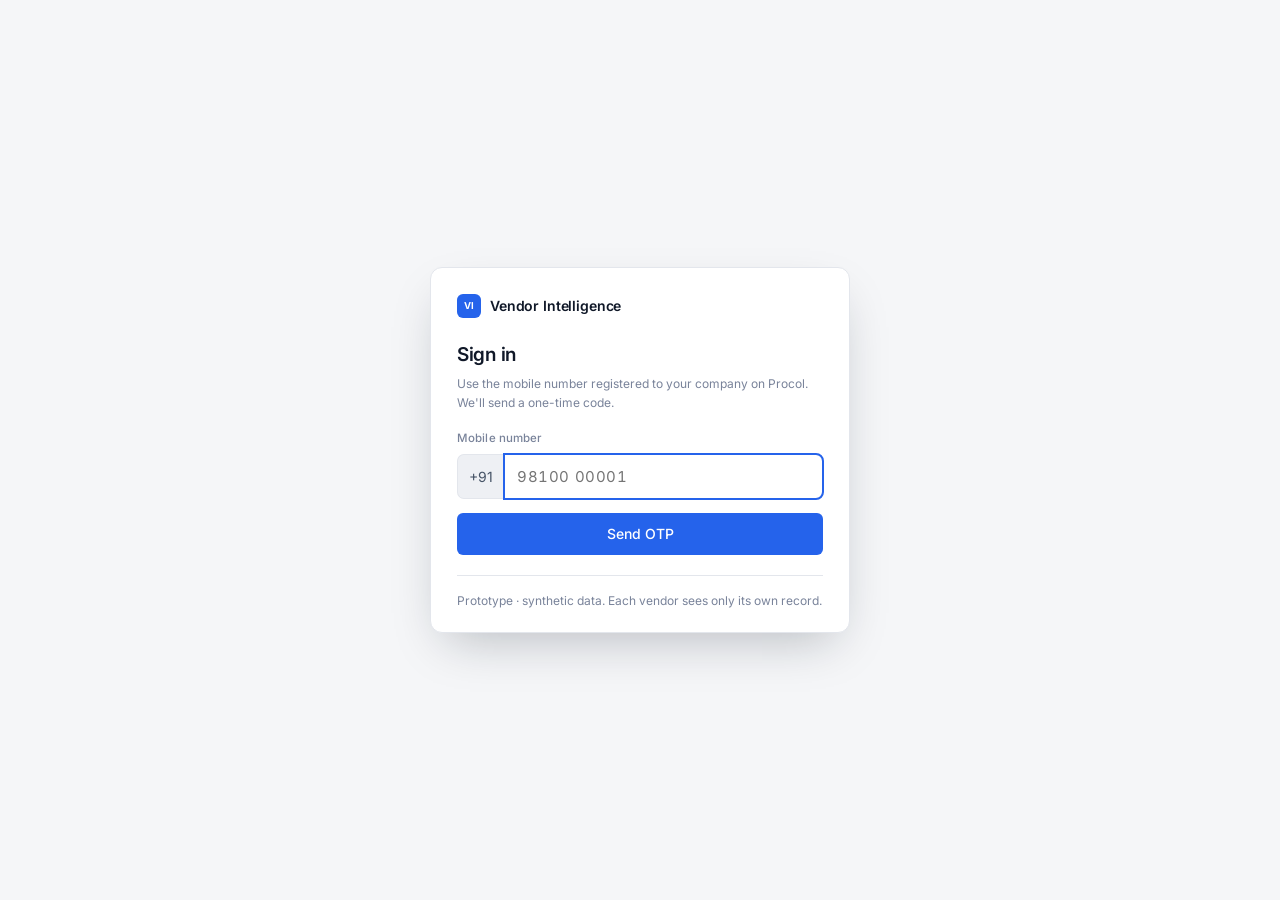
==== ui/login.html @ bee64053 "login signup" ====
<!doctype html>
<html lang="en">
<head>
<meta charset="utf-8">
<meta name="viewport" content="width=device-width, initial-scale=1, viewport-fit=cover">
<title>Sign in · Vendor Intelligence</title>
<link rel="preconnect" href="https://fonts.googleapis.com">
<link rel="preconnect" href="https://fonts.gstatic.com" crossorigin>
<link href="https://fonts.googleapis.com/css2?family=Inter:wght@400;500;600&display=swap" rel="stylesheet">
<link rel="stylesheet" href="/ui/style.css">
</head>
<body class="login-body">

<main class="login-wrap">
  <div class="login-card">
    <div class="brand login-brand"><span class="logo">VI</span><span>Vendor&nbsp;Intelligence</span></div>

    <!-- step 1 · mobile -->
    <form id="mobile-form" class="login-step">
      <h1>Sign in</h1>
      <p class="fine">Use the mobile number registered to your company on Procol. We'll send a one-time code.</p>
      <label class="field">
        <span>Mobile number</span>
        <div class="mobile-input">
          <span class="cc">+91</span>
          <input id="mobile" type="tel" inputmode="numeric" autocomplete="tel" placeholder="98100 00001" maxlength="14" required>
        </div>
      </label>
      <button class="cta block" type="submit" id="mobile-btn">Send OTP</button>
      <p class="err" id="mobile-err" hidden></p>
    </form>

    <!-- step 2 · otp -->
    <form id="otp-form" class="login-step" hidden>
      <h1>Enter the code</h1>
      <p class="fine" id="otp-sent"></p>
      <label class="field">
        <span>6-digit OTP</span>
        <input id="otp" class="otp-input" type="text" inputmode="numeric" autocomplete="one-time-code"
               placeholder="••••••" maxlength="6" required>
      </label>
      <button class="cta block" type="submit" id="otp-btn">Verify &amp; continue</button>
      <div class="otp-foot">
        <button type="button" class="link" id="change-mobile">Change number</button>
        <button type="button" class="link" id="resend">Resend code</button>
      </div>
      <p class="err" id="otp-err" hidden></p>
    </form>

    <p class="fine login-foot">Prototype · synthetic data. Each vendor sees only its own record.</p>
  </div>
</main>

<script src="/ui/login.js"></script>
</body>
</html>
---- ui/style.css ----
/* ============================================================================
   Vendor Intelligence — vendor analytics console
   ========================================================================= */

:root{
  color-scheme: light;
  --bg:#f5f6f8;
  --surface:#ffffff;
  --surface-2:#fafbfc;
  --ink:#101828;
  --ink2:#475467;
  --ink3:#79839a;
  --rule:#e3e6ec;
  --rule-soft:#eef0f4;
  --accent:#2563eb;
  --accent-ink:#1d4ed8;
  --accent-soft:#eaf0fe;
  --ok:#0b7a51;   --ok-soft:#e3f3ec;   --ok-bar:#1d9a6c;
  --warn:#a35a07; --warn-soft:#fbeeda;
  --crit:#b3261e; --crit-soft:#fbe6e4;
  --bar-dim:#d6dae2;
  --user-bubble:#eef1f6;
  --shadow:0 1px 2px rgba(16,24,40,.05);
  --shadow-lg:0 20px 48px -16px rgba(16,24,40,.28);
  --r:8px;
  --sans:"Inter",-apple-system,"Segoe UI",Roboto,Helvetica,Arial,sans-serif;
  --mono:ui-monospace,SFMono-Regular,Menlo,Consolas,monospace;
}
:root[data-theme="dark"]{
  color-scheme: dark;
  --bg:#0c0f14; --surface:#131820; --surface-2:#161c25;
  --ink:#e6ebf2; --ink2:#a3adbb; --ink3:#78828f;
  --rule:#232a34; --rule-soft:#1b212a;
  --accent:#528bff; --accent-ink:#7aa5ff; --accent-soft:#15233d;
  --ok:#3fb27f; --ok-soft:#13291f; --ok-bar:#39a173;
  --warn:#d39a3b; --warn-soft:#2d2415;
  --crit:#e5675c; --crit-soft:#2f1c1a;
  --bar-dim:#2b3340;
  --user-bubble:#1d2531;
  --shadow:0 1px 2px rgba(0,0,0,.4);
  --shadow-lg:0 26px 60px -18px rgba(0,0,0,.8);
}

*{box-sizing:border-box}
body{margin:0;background:var(--bg);color:var(--ink);font:14px/1.55 var(--sans);-webkit-font-smoothing:antialiased}
[hidden]{display:none!important}
button{font:inherit;color:inherit}
.num{font-variant-numeric:tabular-nums}
.muted{color:var(--ink3)}
.fine{font-size:12px;line-height:1.55;color:var(--ink3);margin:0}
code{font-family:var(--mono);font-size:12px;background:var(--rule-soft);padding:1px 5px;border-radius:4px}
*::-webkit-scrollbar{width:10px;height:10px}
*::-webkit-scrollbar-thumb{background:var(--rule);border-radius:8px;border:3px solid transparent;background-clip:content-box}
*::-webkit-scrollbar-thumb:hover{background:var(--ink3);background-clip:content-box}

/* ─────────────────────────────── top bar ─────────────────────────────── */
.topbar{
  display:flex;align-items:center;gap:12px;height:56px;padding:0 20px;background:var(--surface);
  border-bottom:1px solid var(--rule);position:sticky;top:0;z-index:20;
}
.brand{display:flex;align-items:center;gap:9px;font-weight:600;font-size:14px;letter-spacing:-.01em;white-space:nowrap}
.logo{
  width:24px;height:24px;border-radius:6px;display:grid;place-items:center;
  background:var(--accent);color:#fff;font:700 9.5px/1 var(--sans);letter-spacing:.03em;flex:none;
}
.divider{width:1px;height:22px;background:var(--rule)}
.tag{font-size:11px;color:var(--ink3);letter-spacing:.02em}
.top-right{margin-left:auto;display:flex;align-items:center;gap:8px}
.cta{
  display:inline-flex;align-items:center;gap:7px;background:var(--accent);color:#fff;border:0;
  border-radius:6px;padding:7px 13px;font-size:13px;font-weight:500;cursor:pointer;white-space:nowrap;
}
.cta:hover{background:var(--accent-ink)}
.cta svg{opacity:.9}
.icon-btn{
  border:1px solid transparent;background:transparent;color:var(--ink3);cursor:pointer;border-radius:6px;
  width:30px;height:30px;display:grid;place-items:center;font-size:13px;flex:none;
}
.icon-btn:hover{background:var(--rule-soft);color:var(--ink)}
button.link{border:0;background:none;color:var(--accent-ink);cursor:pointer;font-size:12px;padding:0}
button.link:hover{text-decoration:underline;text-underline-offset:2px}

/* ──────────────────────────────── page ───────────────────────────────── */
.page{max-width:1440px;margin:0 auto;padding:20px 20px 40px}
.analytics{margin-bottom:28px}
.section-head{display:flex;align-items:center;justify-content:space-between;gap:16px;margin-bottom:12px;flex-wrap:wrap}
.section-head h2{font-size:14px;font-weight:600;margin:0;letter-spacing:-.005em}
.section-head .fine{font-size:12px}

/* KPI strip */
.kpis{display:grid;grid-template-columns:repeat(6,minmax(0,1fr));gap:1px;background:var(--rule);
  border:1px solid var(--rule);border-radius:var(--r);overflow:hidden;margin-bottom:16px}
.kpi{background:var(--surface);padding:12px 14px 13px}
.kpi .l{font-size:11px;font-weight:500;color:var(--ink3);letter-spacing:.01em;white-space:nowrap;overflow:hidden;text-overflow:ellipsis}
.kpi .v{font-size:22px;font-weight:600;letter-spacing:-.02em;line-height:1.35;font-variant-numeric:tabular-nums}
.kpi .v.bad{color:var(--crit)}
.kpi .d{font-size:11.5px;color:var(--ink3);white-space:nowrap;overflow:hidden;text-overflow:ellipsis}

/* card grid — 12 columns, equal-height rows */
.charts{display:grid;grid-template-columns:repeat(12,minmax(0,1fr));gap:16px}
.card{
  background:var(--surface);border:1px solid var(--rule);border-radius:var(--r);
  display:flex;flex-direction:column;overflow:hidden;box-shadow:var(--shadow);
}
.span-4{grid-column:span 4}
.span-6{grid-column:span 6}
.card-head{
  display:flex;align-items:baseline;justify-content:space-between;gap:12px;
  padding:12px 16px;border-bottom:1px solid var(--rule-soft);
}
.card-head h3{font-size:13px;font-weight:600;margin:0;letter-spacing:-.005em;color:var(--ink)}
.card-head .meta{font-size:11.5px;color:var(--ink3);white-space:nowrap}
.card-body{padding:14px 16px;flex:1;min-height:0}
.card-foot{padding:10px 16px 12px;border-top:1px solid var(--rule-soft);font-size:11.5px;color:var(--ink3);line-height:1.5;margin:0}
.card-foot b{color:var(--ink2);font-weight:600}

/* horizontal bar rows */
.hbars{display:grid;gap:9px}
.hbar{display:grid;grid-template-columns:minmax(0,1fr) auto;align-items:baseline;gap:2px 10px}
.hbar .k{font-size:12.5px;color:var(--ink);overflow:hidden;text-overflow:ellipsis;white-space:nowrap}
.hbar .k.sub{color:var(--ink2)}
.hbar .n{font-size:11.5px;color:var(--ink3);font-variant-numeric:tabular-nums;white-space:nowrap}
.hbar .track{grid-column:1/-1;height:6px;border-radius:3px;background:var(--rule-soft);display:flex;overflow:hidden}
.hbar .track i{display:block;height:100%}
.hbar .track i.won{background:var(--ok-bar)}
.hbar .track i.bid{background:var(--accent)}
.hbar.is-zero .k,.hbar.is-zero .n{color:var(--ink3)}
.group-label{font-size:11px;font-weight:600;letter-spacing:.06em;text-transform:uppercase;color:var(--ink3);margin:2px 0 8px}
.group-label + .hbars{margin-bottom:14px}
.hbars + .group-label{margin-top:4px}

.block + .block{padding-top:14px;border-top:1px solid var(--rule-soft)}
.legend{display:flex;gap:14px;flex-wrap:wrap;margin-top:12px;padding-top:10px;border-top:1px solid var(--rule-soft)}
.legend span{display:inline-flex;align-items:center;gap:6px;font-size:11.5px;color:var(--ink3)}
.legend b{width:8px;height:8px;border-radius:2px;display:inline-block}
.dot-accent{background:var(--accent)}.dot-ok{background:var(--ok-bar)}.dot-rule{background:var(--bar-dim)}

svg.chart{width:100%;height:auto;display:block}

/* stat pairs */
.stat{display:grid;grid-template-columns:repeat(2,1fr);gap:14px 18px}
.stat > div{display:grid;gap:1px}
.stat .l{font-size:11px;color:var(--ink3)}
.stat .v{font-size:18px;font-weight:600;font-variant-numeric:tabular-nums;letter-spacing:-.02em;line-height:1.3}
.stat .v.bad{color:var(--crit)}
.facts{margin:14px 0 0;padding:12px 0 0;border-top:1px solid var(--rule-soft);display:grid;gap:5px}
.fact{display:grid;grid-template-columns:132px minmax(0,1fr);gap:10px;font-size:12px;line-height:1.5}
.fact dt{color:var(--ink3)}
.fact dd{margin:0;color:var(--ink2)}
.trend.down{color:var(--crit)}
.trend.up{color:var(--ok)}

/* ───────────────────────────── events table ──────────────────────────── */
.filters{display:flex;gap:0;border:1px solid var(--rule);border-radius:6px;overflow:hidden;background:var(--surface)}
.filters button{
  border:0;border-right:1px solid var(--rule);background:transparent;color:var(--ink2);
  padding:6px 12px;font-size:12.5px;cursor:pointer;white-space:nowrap;
}
.filters button:last-child{border-right:0}
.filters button:hover{background:var(--rule-soft);color:var(--ink)}
.filters button.on{background:var(--accent-soft);color:var(--accent-ink);font-weight:500}
.table-wrap{background:var(--surface);border:1px solid var(--rule);border-radius:var(--r);overflow:auto;max-height:min(56vh,600px);box-shadow:var(--shadow)}
.tbl{width:100%;border-collapse:separate;border-spacing:0;font-size:13px}
.tbl th{
  text-align:left;font-size:11px;letter-spacing:.02em;color:var(--ink3);font-weight:500;
  padding:9px 16px;border-bottom:1px solid var(--rule);background:var(--surface-2);position:sticky;top:0;z-index:1;white-space:nowrap;
}
.tbl td{padding:9px 16px;border-bottom:1px solid var(--rule-soft);vertical-align:middle;white-space:nowrap;color:var(--ink2)}
.tbl tr:last-child td{border-bottom:0}
.tbl tbody tr{cursor:pointer}
.tbl tbody tr:hover td{background:var(--surface-2)}
.tbl .name{font-weight:500;color:var(--ink);white-space:normal;min-width:200px}
.tbl .num{color:var(--ink2)}
.tbl .act{text-align:right;color:var(--ink3);font-size:12px}
.tbl tbody tr:hover .act{color:var(--accent-ink)}
.tbl .empty{text-align:center;color:var(--ink3);padding:28px}
.tbl .empty:hover{background:transparent}
.events-foot{display:flex;justify-content:space-between;gap:12px;margin-top:8px;flex-wrap:wrap}

.pill{
  font-size:11px;font-weight:500;padding:2px 7px;border-radius:4px;
  background:var(--rule-soft);color:var(--ink2);white-space:nowrap;display:inline-block;border:1px solid transparent;
}
.pill.won{background:var(--ok-soft);color:var(--ok)}
.pill.lost{background:var(--crit-soft);color:var(--crit)}
.pill.late{background:var(--warn-soft);color:var(--warn)}
.pill.none{background:transparent;color:var(--ink3);border-color:var(--rule)}
.pill.claude{background:var(--ok-soft);color:var(--ok)}
.pill.offline{background:var(--warn-soft);color:var(--warn)}
.pill + .pill{margin-left:5px}

/* ─────────────────────── analytics intelligence panel ─────────────────── */
.ai-panel{
  position:fixed;inset:0 0 0 auto;width:min(460px,100vw);background:var(--surface);
  border-left:1px solid var(--rule);box-shadow:var(--shadow-lg);z-index:40;
  display:flex;flex-direction:column;transform:translateX(101%);transition:transform .22s ease;
}
body.ai-open .ai-panel{transform:none}
.ai-head{display:flex;align-items:flex-start;gap:10px;padding:12px 10px 12px 16px;border-bottom:1px solid var(--rule)}
.ai-title{display:flex;align-items:center;gap:8px;font-weight:600;font-size:13.5px;letter-spacing:-.005em}
.ai-title svg{color:var(--accent)}
.ai-head .icon-btn{margin-left:auto}
.enginebar{display:flex;align-items:center;gap:12px;margin-top:5px;flex-wrap:wrap}
.keyform{display:grid;gap:6px;padding:12px 16px;border-bottom:1px solid var(--rule);background:var(--surface-2)}
.keyform input{font:inherit;font-size:12.5px;padding:7px 9px;border:1px solid var(--rule);border-radius:6px;background:var(--surface);color:var(--ink);width:100%;min-width:0}
.keyform input:focus-visible{outline:2px solid var(--accent);outline-offset:-1px}
.keyrow{display:grid;grid-template-columns:1fr auto;gap:6px}
.keyform button{background:var(--accent);color:#fff;border:0;border-radius:6px;padding:7px 12px;cursor:pointer;font-size:12.5px;font-weight:500}

.thread{flex:1;overflow:auto;min-height:0}
.thread-inner{padding:16px;display:flex;flex-direction:column;gap:18px}
.hello{padding:32px 4px;display:grid;gap:8px}
.hello h1{font:600 15px/1.4 var(--sans);margin:0;letter-spacing:-.01em}
.hello p{margin:0;color:var(--ink3);font-size:13px}

.msg{display:block;max-width:100%}
.msg.user{align-self:flex-end;max-width:90%}
.msg.user .bubble{background:var(--user-bubble);border-radius:8px;padding:8px 12px;font-size:13.5px;line-height:1.55;white-space:pre-wrap;word-wrap:break-word}
.msg.bot{align-self:stretch}
.msg.bot .body{min-width:0;font-size:13.5px;line-height:1.62;word-wrap:break-word;color:var(--ink)}
.msg.bot .body p{margin:0 0 .7em}
.msg.bot .body p:last-child{margin-bottom:0}
.msg.bot .body ul{margin:.2em 0 .75em;padding-left:1.1em}
.msg.bot .body li{margin:.15em 0}
.msg.bot .body b{font-weight:600}
.msg.bot .body em{font-style:italic}
.msg.bot .body table{border-collapse:collapse;width:100%;margin:.3em 0 .8em;font-size:12.5px;display:block;overflow-x:auto}
.msg.bot .body th{text-align:left;font-size:11px;color:var(--ink3);font-weight:500;padding:6px 10px 6px 0;border-bottom:1px solid var(--rule);white-space:nowrap}
.msg.bot .body td{padding:6px 10px 6px 0;border-bottom:1px solid var(--rule-soft);font-variant-numeric:tabular-nums}
.msg.bot .body tr:last-child td{border-bottom:0}
.role{font-size:11px;color:var(--ink3);margin-bottom:5px;letter-spacing:.02em}
.msg .meta{display:flex;align-items:center;gap:10px;margin-top:7px;opacity:0;transition:opacity .15s}
.msg.bot:hover .meta,.msg .meta.always{opacity:1}
.tools{font-size:11px;color:var(--ink3);font-family:var(--mono)}
.copy-btn{border:0;background:none;color:var(--ink3);cursor:pointer;font-size:11.5px;padding:2px 5px;border-radius:4px}
.copy-btn:hover{background:var(--rule-soft);color:var(--ink)}
.dots{display:inline-flex;gap:4px;align-items:center;height:1.5em}
.dots i{width:5px;height:5px;border-radius:50%;background:var(--ink3);animation:blink 1.2s infinite ease-in-out}
.dots i:nth-child(2){animation-delay:.18s}.dots i:nth-child(3){animation-delay:.36s}
@keyframes blink{0%,80%,100%{opacity:.25}40%{opacity:1}}

.composer-wrap{padding:10px 16px 14px;border-top:1px solid var(--rule);background:var(--surface)}
.sugg{display:flex;flex-wrap:wrap;gap:6px;margin-bottom:9px}
.sugg button{border:1px solid var(--rule);background:var(--surface);color:var(--ink2);border-radius:6px;padding:5px 10px;cursor:pointer;font-size:12px;line-height:1.35;text-align:left}
.sugg button:hover{border-color:var(--accent);color:var(--accent-ink);background:var(--accent-soft)}
.composer{display:flex;align-items:flex-end;gap:8px;background:var(--surface);border:1px solid var(--rule);border-radius:var(--r);padding:6px 6px 6px 12px}
.composer:focus-within{border-color:var(--accent)}
.composer textarea{flex:1;border:0;outline:0;resize:none;background:transparent;color:var(--ink);font:inherit;font-size:13.5px;line-height:1.55;max-height:170px;padding:5px 0}
.composer textarea::placeholder{color:var(--ink3)}
#send-btn{width:30px;height:30px;border:0;border-radius:6px;background:var(--accent);color:#fff;display:grid;place-items:center;cursor:pointer;flex:none}
#send-btn:hover{background:var(--accent-ink)}
#send-btn:disabled{opacity:.35;cursor:default}
.disclaimer{font-size:11px;color:var(--ink3);margin:8px 0 0}

/* ───────────────────────────── post-mortem modal ─────────────────────── */
.modal{position:fixed;inset:0;z-index:50;display:none;align-items:center;justify-content:center;padding:24px}
body.pm-open .modal{display:flex}
.modal-card{
  position:relative;background:var(--surface);border:1px solid var(--rule);border-radius:10px;
  box-shadow:var(--shadow-lg);width:min(600px,100%);max-height:86vh;overflow:auto;padding:20px 22px;
}
.modal-x{position:absolute;top:10px;right:10px}
#postmortem .eyebrow{font-size:11px;color:var(--ink3);letter-spacing:.02em;margin:0 0 4px;padding-right:30px}
#postmortem h2{margin:0 0 10px;font-size:16px;font-weight:600;letter-spacing:-.01em;padding-right:30px}
.story{font-size:13.5px;line-height:1.6;color:var(--ink2);margin:0 0 12px}
.check{border-left:2px solid var(--rule);padding:8px 12px;margin:6px 0;background:var(--surface-2);border-radius:0 6px 6px 0;font-size:13px;line-height:1.5;color:var(--ink2)}
.check.high{border-color:var(--crit)}.check.medium{border-color:var(--warn)}
.check.low{border-color:var(--ink3)}.check.ok{border-color:var(--ok)}.check.na{opacity:.65}
.check b{font-size:11px;letter-spacing:.02em;color:var(--ink3);display:block;margin-bottom:2px;font-weight:500}
.next{background:var(--accent-soft);color:var(--accent-ink);border-radius:6px;padding:10px 12px;margin:12px 0;font-size:13px;line-height:1.5}
.blocked{background:var(--crit-soft);color:var(--crit);padding:11px 12px;border-radius:6px;font-size:13px;line-height:1.5}
#postmortem .fine{margin-top:12px}

.scrim{position:fixed;inset:0;background:rgba(8,11,16,.45);opacity:0;pointer-events:none;transition:opacity .18s;z-index:35}
body.ai-open .scrim,body.pm-open .scrim{opacity:1;pointer-events:auto}
body.pm-open .scrim{z-index:45}

/* ───────────────────────────── responsive ────────────────────────────── */
@media (max-width:1240px){
  .kpis{grid-template-columns:repeat(3,minmax(0,1fr))}
  .span-4{grid-column:span 6}
}
@media (max-width:860px){
  .topbar{height:auto;flex-wrap:wrap;gap:10px;padding:10px 14px}
  .divider,.tag{display:none}
  .select-wrap{order:3;flex-basis:100%}
  select#vendor-select{min-width:0;width:100%}
  .page{padding:16px 14px 32px}
  .kpis{grid-template-columns:repeat(2,minmax(0,1fr))}
  .span-4,.span-6{grid-column:span 12}
  .filters{width:100%;overflow:auto}
}
@media (prefers-reduced-motion:reduce){*{animation:none!important;transition:none!important}}

/* ─────────────────────────────── sign in ─────────────────────────────── */
.login-body{min-height:100vh;display:grid;place-items:center;padding:24px 16px}
.login-wrap{width:100%;max-width:420px}
.login-card{
  background:var(--surface);border:1px solid var(--rule);border-radius:12px;
  box-shadow:var(--shadow-lg);padding:26px 26px 22px;
}
.login-brand{margin-bottom:22px}
.login-step h1{font-size:19px;font-weight:600;letter-spacing:-.015em;margin:0 0 6px}
.login-step .fine{margin-bottom:18px}
.field{display:block;margin-bottom:14px}
.field>span{display:block;font-size:11.5px;font-weight:500;color:var(--ink3);margin-bottom:6px;letter-spacing:.01em}
.field input{
  width:100%;font:inherit;font-size:15px;color:var(--ink);background:var(--surface-2);
  border:1px solid var(--rule);border-radius:7px;padding:10px 12px;
}
.field input:focus-visible{outline:2px solid var(--accent);outline-offset:-1px;background:var(--surface)}
.mobile-input{display:flex;align-items:stretch;gap:0}
.mobile-input .cc{
  display:grid;place-items:center;padding:0 11px;font-size:14px;color:var(--ink2);
  border:1px solid var(--rule);border-right:0;border-radius:7px 0 0 7px;background:var(--rule-soft);
}
.mobile-input input{border-radius:0 7px 7px 0;font-variant-numeric:tabular-nums;letter-spacing:.04em}
.otp-input{text-align:center;font-size:24px!important;letter-spacing:.42em;font-variant-numeric:tabular-nums;padding-left:.42em!important}
.cta.block{width:100%;justify-content:center;padding:10px 13px;font-size:14px}
.cta.block:disabled{opacity:.6;cursor:default}
.otp-foot{display:flex;justify-content:space-between;margin-top:12px}
.err{margin:12px 0 0;font-size:12.5px;color:var(--crit);background:var(--crit-soft);border-radius:6px;padding:8px 10px}
.login-foot{margin-top:20px;padding-top:16px;border-top:1px solid var(--rule)}

/* signed-in identity in the top bar (replaces the vendor picker) */
.who{display:flex;flex-direction:column;line-height:1.25;min-width:0}
.who .n{font-size:13px;font-weight:600;letter-spacing:-.005em;white-space:nowrap;overflow:hidden;text-overflow:ellipsis}
.who .m{font-size:11px;color:var(--ink3);font-variant-numeric:tabular-nums}
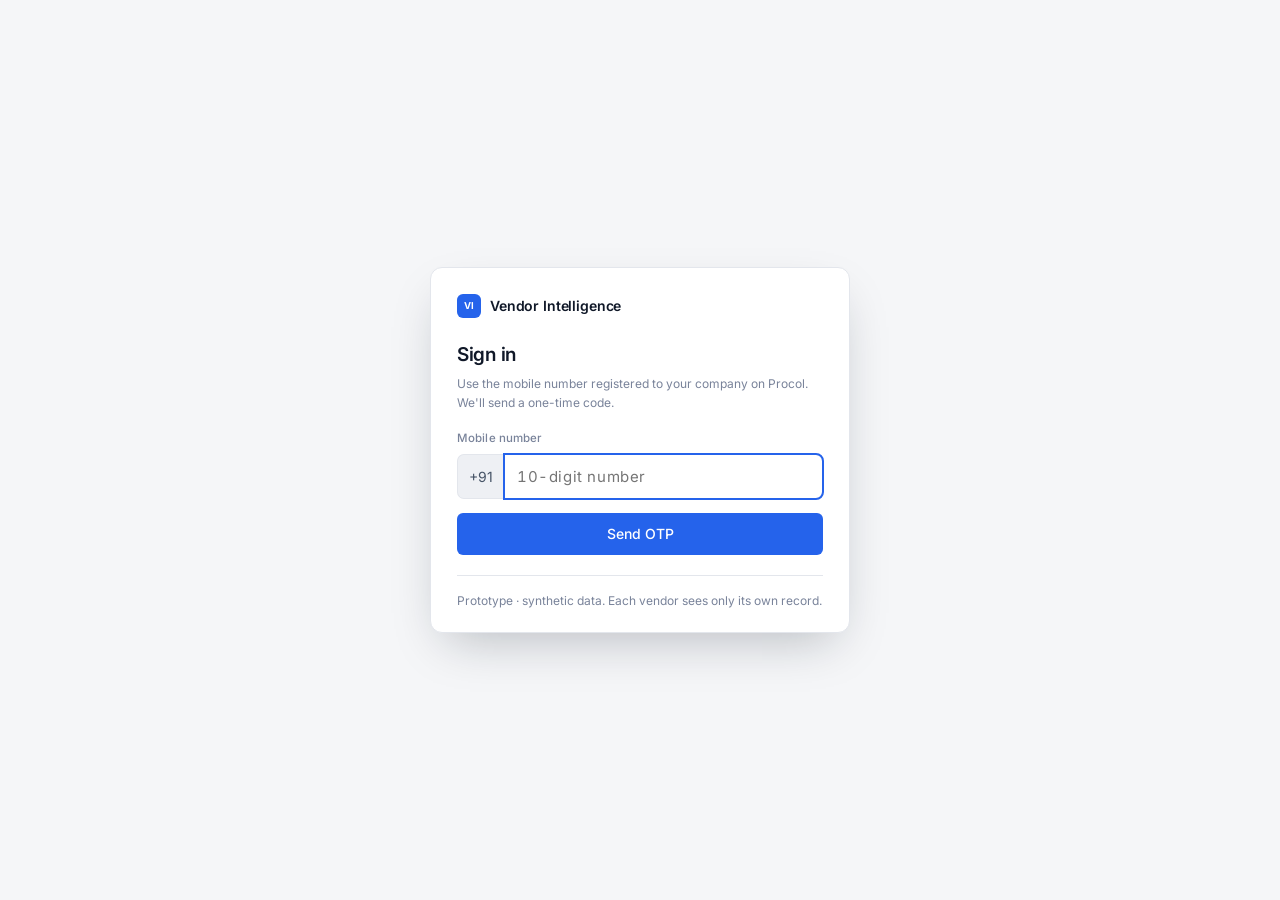
==== commit 5a885db3: "fix" ====
--- a/ui/login.html
+++ b/ui/login.html
@@ -23,7 +23,7 @@
         <span>Mobile number</span>
         <div class="mobile-input">
           <span class="cc">+91</span>
-          <input id="mobile" type="tel" inputmode="numeric" autocomplete="tel" placeholder="98100 00001" maxlength="14" required>
+          <input id="mobile" type="tel" inputmode="numeric" autocomplete="tel" placeholder="10-digit number" maxlength="14" required>
         </div>
       </label>
       <button class="cta block" type="submit" id="mobile-btn">Send OTP</button>
